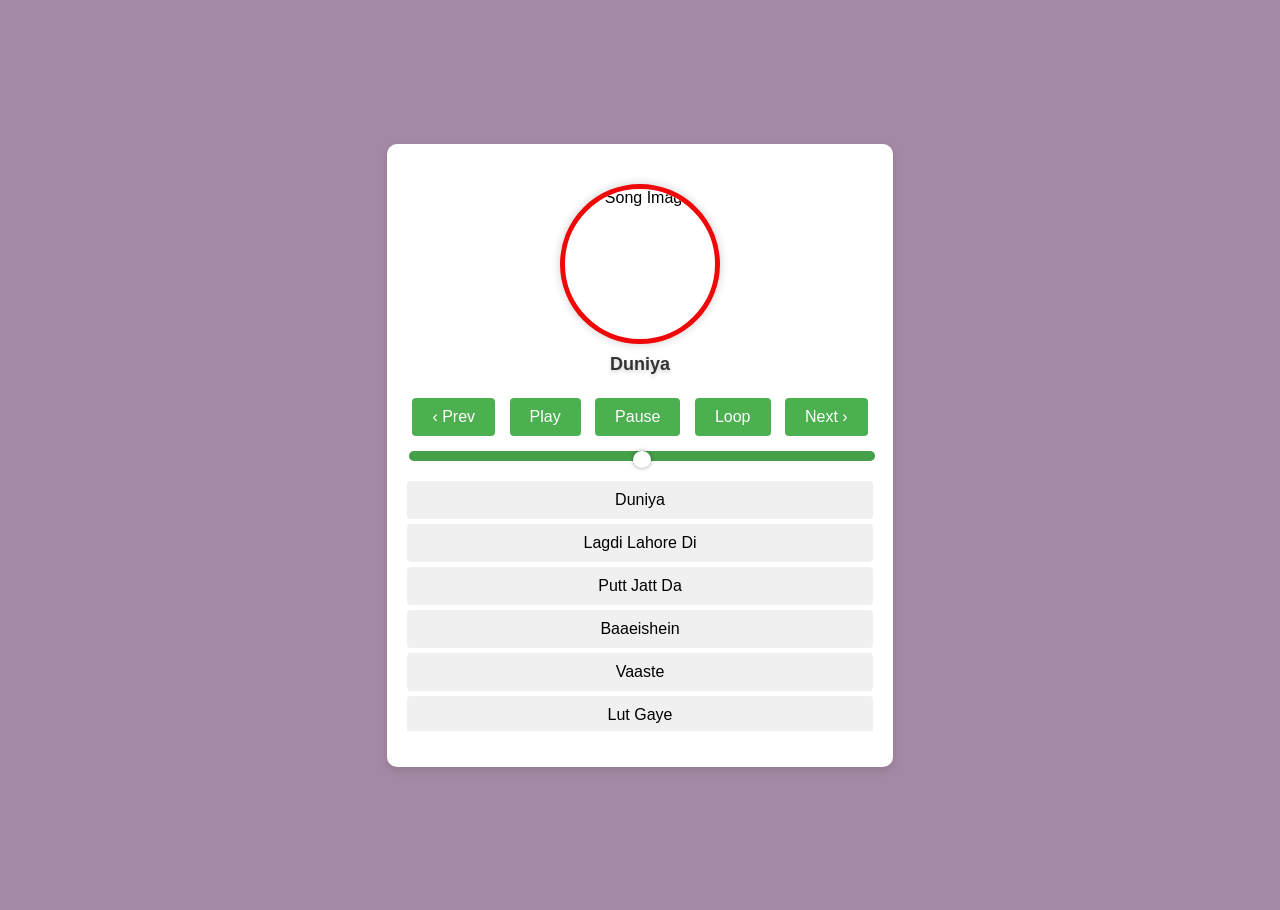
==== index.html @ 214cb17b "Update and rename A.HTML to index.html" ====
<!DOCTYPE html>
<html lang="en">
  <head>
    <meta charset="UTF-8" />
    <meta name="viewport" content="width=device-width, initial-scale=1.0" />
    <title>Songify</title>
    <link rel="stylesheet" href="A.CSS" />
  </head>
  <body>
    <div class="player">
      <audio id="audio-player" ontimeupdate="updateProgressBar()">
        <source src="10.mp3" type="audio/mpeg" />
      </audio>
      <div class="song-info">
        <img
          id="song-image"
          src="10.jpg"
          alt="Song Image"
          class="img-thumbnail rounded-circle"
        />
        <h3 id="song-title">Duniya</h3>
      </div>
      <div class="controls">
        <button id="prev-btn" class="btn">&#8249; Prev</button>
        <button id="play-btn" class="btn">Play</button>
        <button id="pause-btn" class="btn">Pause</button>
        <button id="loop-btn" class="btn">Loop</button>
        <button id="next-btn" class="btn">Next &#8250;</button>
      </div>
      <!-- ... existing HTML ... -->
      <div class="progress-container">
        <input
          type="range"
          class="song-progress"
          min="0"
          max="100"
          step="0.1"
        />
      </div>
      <!-- ... existing HTML ... -->
      <ul class="playlist">
        <li data-src="10.mp3" data-image="10.jpg">Duniya</li>
        <li data-src="11.mp3" data-image="11.jpg">Lagdi Lahore Di</li>
        <li data-src="12.mp3" data-image="12.jpg">Putt Jatt Da</li>
        <li data-src="13.mp3" data-image="13.jpg">Baaeishein</li>
        <li data-src="14.mp3" data-image="14.jpg">Vaaste</li>
        <li data-src="15.mp3" data-image="15.jpg">Lut Gaye</li>
        <li data-src="16.mp3" data-image="16.jpg">Meri Jindagi Hai Tu</li>
        <li data-src="17.mp3" data-image="17.jpg">
          Batao Yaad Hai Tumko Wo Jab Dil Ko Churaya Tha
        </li>
        <li data-src="18.mp3" data-image="18.jpg">Pasoori</li>
        <li data-src="19.mp3" data-image="19.jpg">Insane</li>
        <li data-src="1.mp3" data-image="1.jpg">On my way</li>
        <li data-src="2.mp3" data-image="2.jpg">Faded</li>
        <li data-src="3.mp3" data-image="3.jpg">Cartoon</li>
        <li data-src="4.mp3" data-image="4.jpg">Warriko</li>
        <li data-src="5.mp3" data-image="5.jpg">Looking For Me</li>
        <li data-src="6.mp3" data-image="6.jpg">Chocolate</li>
        <li data-src="7.mp3" data-image="7.jpg">Tamasha</li>
        <li data-src="8.mp3" data-image="8.jpg">Sanak</li>
        <li data-src="9.mp3" data-image="9.jpg">Dilbar</li>
        <li data-src="20.mp3" data-image="20.jpeg">Maan Meri Jaan</li>
        <li data-src="21.mp3" data-image="21.jpeg">
          Tu Hai To Mujhe Fir Or Kya Chahiye
        </li>
        <li data-src="22.mp3" data-image="22.jpg">Hanuman Chalisa</li>
      </ul>
    </div>
    <script src="A.JS"></script>
  </body>
</html>
---- A.CSS ----
body {
    display: flex;
    justify-content: center;
    align-items: center;
    height: 100vh;
    margin-top: 5px;
    margin-bottom: 5px;
    background-color: #a389a4;
    font-family: Arial, sans-serif;
  }
  
  .player {
    text-align: center;
    padding: 20px;
    background-color: #fff;
    border-radius: 10px;
    box-shadow: 0px 4px 8px rgba(0, 0, 0, 0.1);
    max-width: 500px;
    margin: 0 auto;
  }
  
  .song-info {
    display: flex;
    flex-direction: column;
    align-items: center;
    margin-top: 20px;
  }
  
  #song-image {
    width: 150px;
    height: 150px;
    border-radius: 50%;
    object-fit: cover;
    box-shadow: 0px 4px 8px rgba(0, 0, 0, 0.1);
    transition: transform 0.3s ease-in-out;
  }
  
  #song-image:hover {
    transform: scale(1.1);
  }
  
  #song-title {
    margin-top: 10px;
    font-size: 18px;
    color: #333;
    text-shadow: 0px 2px 4px rgba(0, 0, 0, 0.2);
  }
  
  .controls .btn {
    padding: 10px 20px;
    margin: 5px;
    font-size: 16px;
    cursor: pointer;
    background-color: #4CAF50;
    color: white;
    border: none;
    border-radius: 4px;
    transition: background-color 0.2s, transform 0.2s;
  }
  
  .controls .btn:hover {
    background-color: #45a049;
    transform: scale(1.1);
  }
  
  .controls .btn:focus {
    outline: none;
    box-shadow: 0px 0px 0px 4px rgba(236, 104, 60, 0.3);
  }
  
  .controls .btn:active {
    transform: scale(0.9);
  }
  
  
  .playlist {
    list-style: none;
    padding: 0;
    max-height: 250px;
    overflow-y: auto;
  }
  
  .playlist li {
    cursor: pointer;
    padding: 10px;
    background-color: #f0f0f0;
    border-radius: 4px;
    margin-bottom: 5px;
    transition: background-color 0.2s;
  }
  
  .playlist li:hover {
    background-color: #ddd;
  }
  
  .playlist li.active {
    background-color: #ea631a;
    color: white;
  }
  #loop-btn.active {
    background-color: #FF5733;
  }  
  #song-image {
    border: 5px solid #f00707;
    box-shadow: 0 0 10px rgba(0, 0, 0, 0.2);

  }
.song-progress {
    width: 100%;
    height: 10px;
    border-radius: 5px;
    appearance: none;
    background-color: #ddd;
    outline: none;
    margin-top: 10px;
    cursor: pointer;
  }
  
  .song-progress::-webkit-slider-runnable-track {
    background-color: #45a049;
    border-radius: 5px;
    height: 10px;
  }
  
  .song-progress::-webkit-slider-thumb {
    appearance: none;
    width: 18px;
    height: 17px;
    background-color: #fff;
    border-radius: 50%;
    box-shadow: 0 0 4px rgba(0, 0, 0, 0.4);
    cursor: pointer;
  }
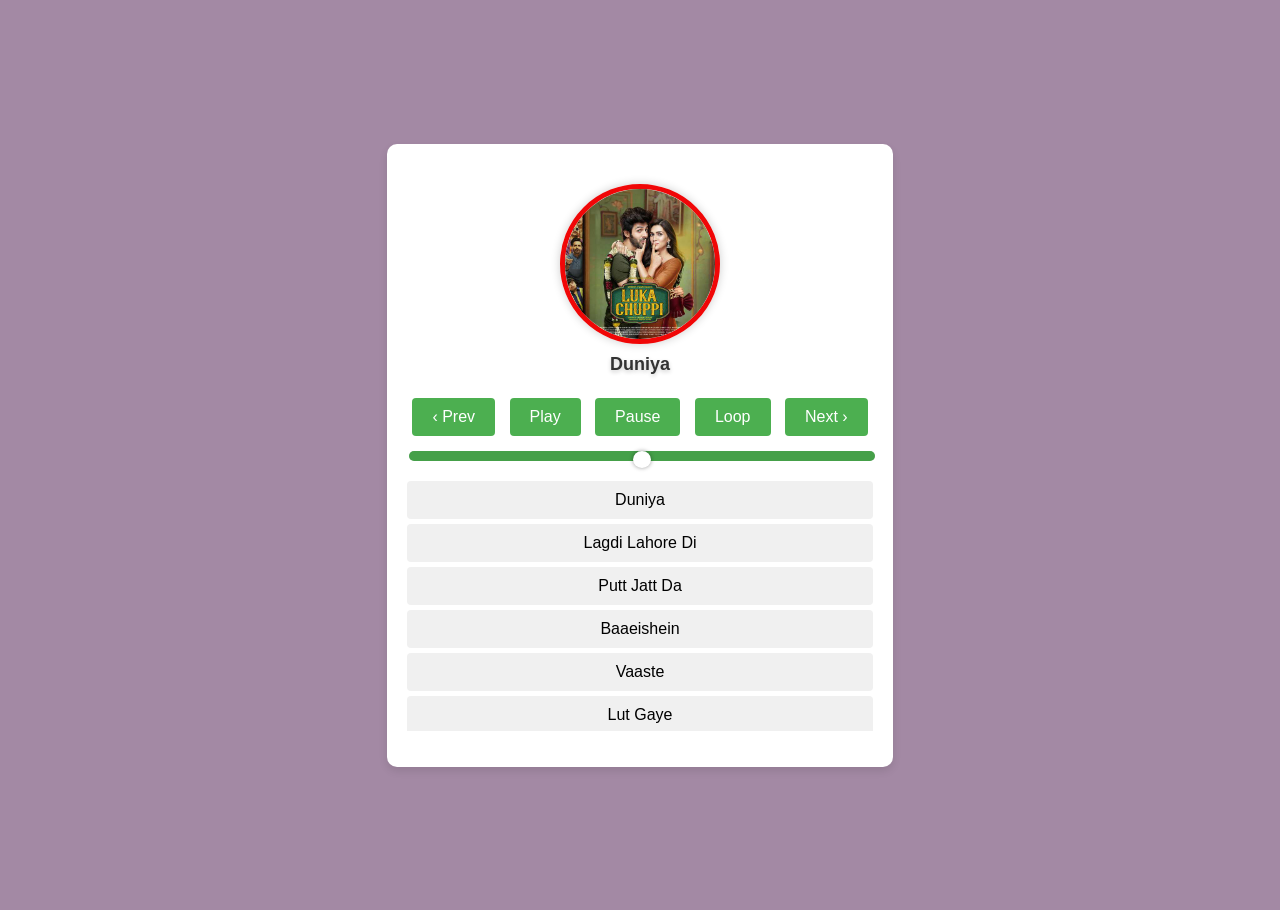
==== commit f0cd11b3: "Update index.html" ====
--- a/index.html
+++ b/index.html
@@ -9,12 +9,12 @@
   <body>
     <div class="player">
       <audio id="audio-player" ontimeupdate="updateProgressBar()">
-        <source src="10.mp3" type="audio/mpeg" />
+        <source src="media/10.mp3" type="audio/mpeg" />
       </audio>
       <div class="song-info">
         <img
           id="song-image"
-          src="10.jpg"
+          src="media/10.jpg"
           alt="Song Image"
           class="img-thumbnail rounded-circle"
         />
@@ -39,32 +39,44 @@
       </div>
       <!-- ... existing HTML ... -->
       <ul class="playlist">
-        <li data-src="10.mp3" data-image="10.jpg">Duniya</li>
-        <li data-src="11.mp3" data-image="11.jpg">Lagdi Lahore Di</li>
-        <li data-src="12.mp3" data-image="12.jpg">Putt Jatt Da</li>
-        <li data-src="13.mp3" data-image="13.jpg">Baaeishein</li>
-        <li data-src="14.mp3" data-image="14.jpg">Vaaste</li>
-        <li data-src="15.mp3" data-image="15.jpg">Lut Gaye</li>
-        <li data-src="16.mp3" data-image="16.jpg">Meri Jindagi Hai Tu</li>
-        <li data-src="17.mp3" data-image="17.jpg">
+        <li data-src="media/10.mp3" data-image="media/10.jpg">Duniya</li>
+        <li data-src="media/11.mp3" data-image="media/11.jpg">
+          Lagdi Lahore Di
+        </li>
+        <li data-src="media/12.mp3" data-image="media/12.jpg">
+          Putt Jatt Da
+        </li>
+        <li data-src="media/13.mp3" data-image="media/13.jpg">Baaeishein</li>
+        <li data-src="media/14.mp3" data-image="media/14.jpg">Vaaste</li>
+        <li data-src="media/15.mp3" data-image="media/15.jpg">Lut Gaye</li>
+        <li data-src="media/16.mp3" data-image="media/16.jpg">
+          Meri Jindagi Hai Tu
+        </li>
+        <li data-src="media/17.mp3" data-image="media/17.jpg">
           Batao Yaad Hai Tumko Wo Jab Dil Ko Churaya Tha
         </li>
-        <li data-src="18.mp3" data-image="18.jpg">Pasoori</li>
-        <li data-src="19.mp3" data-image="19.jpg">Insane</li>
-        <li data-src="1.mp3" data-image="1.jpg">On my way</li>
-        <li data-src="2.mp3" data-image="2.jpg">Faded</li>
-        <li data-src="3.mp3" data-image="3.jpg">Cartoon</li>
-        <li data-src="4.mp3" data-image="4.jpg">Warriko</li>
-        <li data-src="5.mp3" data-image="5.jpg">Looking For Me</li>
-        <li data-src="6.mp3" data-image="6.jpg">Chocolate</li>
-        <li data-src="7.mp3" data-image="7.jpg">Tamasha</li>
-        <li data-src="8.mp3" data-image="8.jpg">Sanak</li>
-        <li data-src="9.mp3" data-image="9.jpg">Dilbar</li>
-        <li data-src="20.mp3" data-image="20.jpeg">Maan Meri Jaan</li>
-        <li data-src="21.mp3" data-image="21.jpeg">
+        <li data-src="media/18.mp3" data-image="media/18.jpg">Pasoori</li>
+        <li data-src="media/19.mp3" data-image="media/19.jpg">Insane</li>
+        <li data-src="media/1.mp3" data-image="media/1.jpg">On my way</li>
+        <li data-src="media/2.mp3" data-image="media/2.jpg">Faded</li>
+        <li data-src="media/3.mp3" data-image="media/3.jpg">Cartoon</li>
+        <li data-src="media/4.mp3" data-image="media/4.jpg">Warriko</li>
+        <li data-src="media/5.mp3" data-image="media/5.jpg">
+          Looking For Me
+        </li>
+        <li data-src="media/6.mp3" data-image="media/6.jpg">Chocolate</li>
+        <li data-src="media/7.mp3" data-image="media/7.jpg">Tamasha</li>
+        <li data-src="media/8.mp3" data-image="media/8.jpg">Sanak</li>
+        <li data-src="media/9.mp3" data-image="media/9.jpg">Dilbar</li>
+        <li data-src="media/20.mp3" data-image="media/20.jpeg">
+          Maan Meri Jaan
+        </li>
+        <li data-src="media/21.mp3" data-image="media/21.jpeg">
           Tu Hai To Mujhe Fir Or Kya Chahiye
         </li>
-        <li data-src="22.mp3" data-image="22.jpg">Hanuman Chalisa</li>
+        <li data-src="media/22.mp3" data-image="media/22.jpg">
+          Hanuman Chalisa
+        </li>
       </ul>
     </div>
     <script src="A.JS"></script>
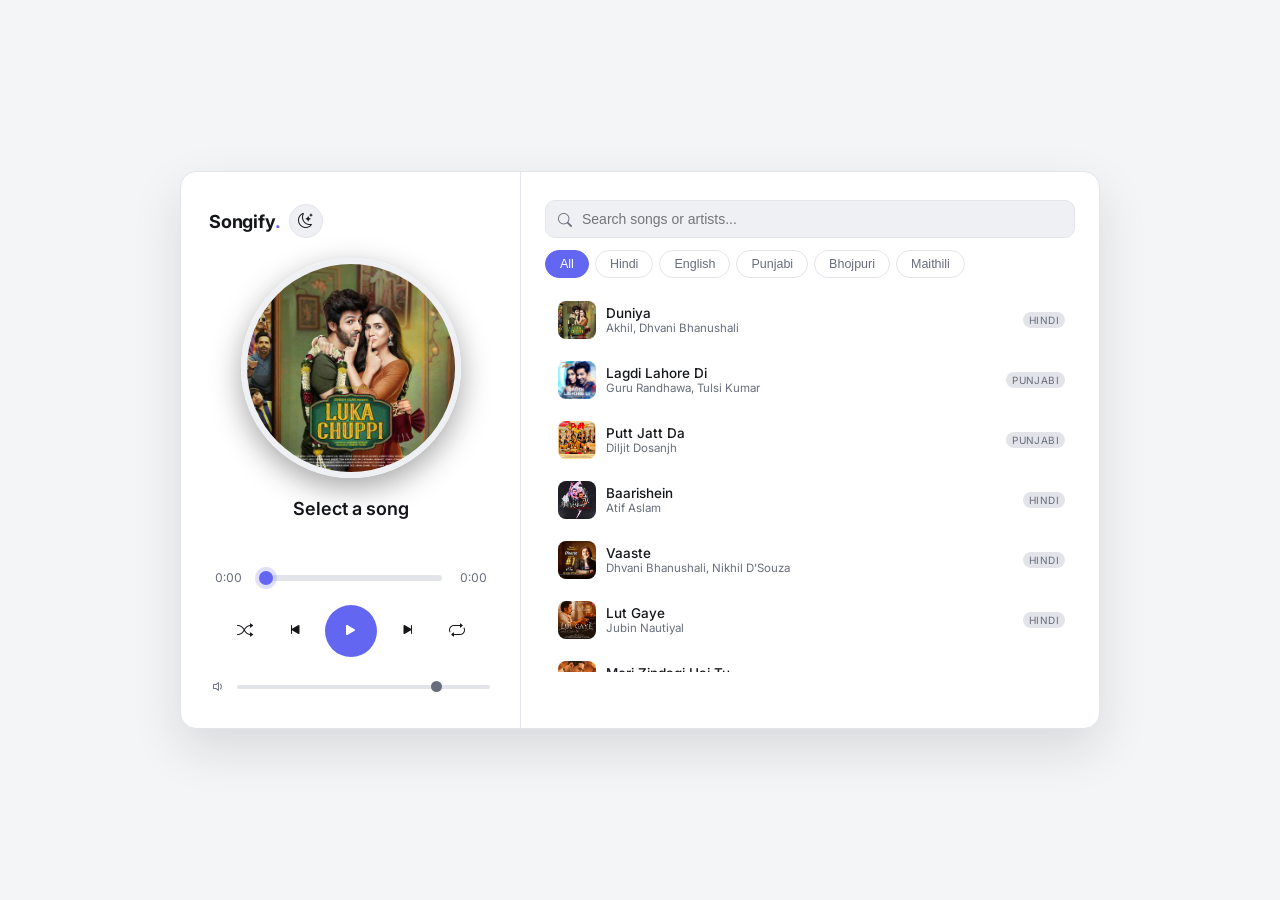
==== commit 3b7deed3: "Redesign UI/UX and expand song library with licensed royalty-free tracks Rebuild the player with a c" ====
--- a/index.html
+++ b/index.html
@@ -1,84 +1,77 @@
-<!DOCTYPE html>
-<html lang="en">
-  <head>
-    <meta charset="UTF-8" />
-    <meta name="viewport" content="width=device-width, initial-scale=1.0" />
-    <title>Songify</title>
-    <link rel="stylesheet" href="A.CSS" />
-  </head>
-  <body>
-    <div class="player">
-      <audio id="audio-player" ontimeupdate="updateProgressBar()">
-        <source src="media/10.mp3" type="audio/mpeg" />
-      </audio>
-      <div class="song-info">
-        <img
-          id="song-image"
-          src="media/10.jpg"
-          alt="Song Image"
-          class="img-thumbnail rounded-circle"
-        />
-        <h3 id="song-title">Duniya</h3>
-      </div>
-      <div class="controls">
-        <button id="prev-btn" class="btn">&#8249; Prev</button>
-        <button id="play-btn" class="btn">Play</button>
-        <button id="pause-btn" class="btn">Pause</button>
-        <button id="loop-btn" class="btn">Loop</button>
-        <button id="next-btn" class="btn">Next &#8250;</button>
-      </div>
-      <!-- ... existing HTML ... -->
-      <div class="progress-container">
-        <input
-          type="range"
-          class="song-progress"
-          min="0"
-          max="100"
-          step="0.1"
-        />
-      </div>
-      <!-- ... existing HTML ... -->
-      <ul class="playlist">
-        <li data-src="media/10.mp3" data-image="media/10.jpg">Duniya</li>
-        <li data-src="media/11.mp3" data-image="media/11.jpg">
-          Lagdi Lahore Di
-        </li>
-        <li data-src="media/12.mp3" data-image="media/12.jpg">
-          Putt Jatt Da
-        </li>
-        <li data-src="media/13.mp3" data-image="media/13.jpg">Baaeishein</li>
-        <li data-src="media/14.mp3" data-image="media/14.jpg">Vaaste</li>
-        <li data-src="media/15.mp3" data-image="media/15.jpg">Lut Gaye</li>
-        <li data-src="media/16.mp3" data-image="media/16.jpg">
-          Meri Jindagi Hai Tu
-        </li>
-        <li data-src="media/17.mp3" data-image="media/17.jpg">
-          Batao Yaad Hai Tumko Wo Jab Dil Ko Churaya Tha
-        </li>
-        <li data-src="media/18.mp3" data-image="media/18.jpg">Pasoori</li>
-        <li data-src="media/19.mp3" data-image="media/19.jpg">Insane</li>
-        <li data-src="media/1.mp3" data-image="media/1.jpg">On my way</li>
-        <li data-src="media/2.mp3" data-image="media/2.jpg">Faded</li>
-        <li data-src="media/3.mp3" data-image="media/3.jpg">Cartoon</li>
-        <li data-src="media/4.mp3" data-image="media/4.jpg">Warriko</li>
-        <li data-src="media/5.mp3" data-image="media/5.jpg">
-          Looking For Me
-        </li>
-        <li data-src="media/6.mp3" data-image="media/6.jpg">Chocolate</li>
-        <li data-src="media/7.mp3" data-image="media/7.jpg">Tamasha</li>
-        <li data-src="media/8.mp3" data-image="media/8.jpg">Sanak</li>
-        <li data-src="media/9.mp3" data-image="media/9.jpg">Dilbar</li>
-        <li data-src="media/20.mp3" data-image="media/20.jpeg">
-          Maan Meri Jaan
-        </li>
-        <li data-src="media/21.mp3" data-image="media/21.jpeg">
-          Tu Hai To Mujhe Fir Or Kya Chahiye
-        </li>
-        <li data-src="media/22.mp3" data-image="media/22.jpg">
-          Hanuman Chalisa
-        </li>
-      </ul>
-    </div>
-    <script src="A.JS"></script>
-  </body>
-</html>
+<!DOCTYPE html>
+<html lang="en">
+  <head>
+    <meta charset="UTF-8" />
+    <meta name="viewport" content="width=device-width, initial-scale=1.0" />
+    <title>Songify — Your Music, Simply</title>
+    <meta name="description" content="A clean, minimalistic music player with a multi-language song library." />
+    <link rel="preconnect" href="https://fonts.googleapis.com" />
+    <link rel="preconnect" href="https://fonts.gstatic.com" crossorigin />
+    <link href="https://fonts.googleapis.com/css2?family=Inter:wght@400;500;600;700&display=swap" rel="stylesheet" />
+    <link rel="stylesheet" href="https://cdn.jsdelivr.net/npm/bootstrap-icons@1.11.3/font/bootstrap-icons.min.css" />
+    <link rel="stylesheet" href="styles.css" />
+  </head>
+  <body>
+    <main class="app">
+      <audio id="audio-player" preload="metadata"></audio>
+
+      <section class="player" aria-label="Now playing">
+        <div class="brand">
+          <span>Songify<span class="dot">.</span></span>
+          <button id="theme-toggle" class="theme-toggle" type="button" aria-label="Toggle theme"><i class="bi bi-sun" id="theme-icon"></i></button>
+        </div>
+
+        <div class="art-wrap" id="art-wrap">
+          <img id="song-image" src="media/10.jpg" alt="Album art" />
+        </div>
+
+        <div class="song-meta">
+          <h1 id="song-title">Select a song</h1>
+          <p id="song-artist">&nbsp;</p>
+        </div>
+
+        <div class="progress-container">
+          <span class="time" id="time-current">0:00</span>
+          <input
+            type="range"
+            class="song-progress"
+            id="progress-bar"
+            min="0"
+            max="100"
+            step="0.1"
+            value="0"
+            aria-label="Seek"
+          />
+          <span class="time" id="time-duration">0:00</span>
+        </div>
+
+        <div class="controls">
+          <button id="shuffle-btn" class="icon-btn" type="button" aria-label="Shuffle" title="Shuffle"><i class="bi bi-shuffle"></i></button>
+          <button id="prev-btn" class="icon-btn" type="button" aria-label="Previous" title="Previous"><i class="bi bi-skip-start-fill"></i></button>
+          <button id="play-btn" class="icon-btn" type="button" aria-label="Play" title="Play / Pause"><i class="bi bi-play-fill" id="play-icon"></i></button>
+          <button id="next-btn" class="icon-btn" type="button" aria-label="Next" title="Next"><i class="bi bi-skip-end-fill"></i></button>
+          <button id="loop-btn" class="icon-btn" type="button" aria-label="Loop" title="Loop"><i class="bi bi-repeat"></i></button>
+        </div>
+
+        <div class="volume-row">
+          <i class="bi bi-volume-down" aria-hidden="true"></i>
+          <input type="range" id="volume-slider" min="0" max="1" step="0.01" value="0.8" aria-label="Volume" />
+        </div>
+      </section>
+
+      <section class="library" aria-label="Song library">
+        <div class="library-header">
+          <div class="search-box">
+            <i class="bi bi-search"></i>
+            <input type="text" id="search-input" placeholder="Search songs or artists..." aria-label="Search songs" />
+          </div>
+          <div class="filters" id="filters" role="tablist" aria-label="Filter by language"></div>
+        </div>
+        <ul class="playlist" id="playlist" aria-label="Playlist"></ul>
+      </section>
+    </main>
+
+    <script src="songs.js"></script>
+    <script src="script.js"></script>
+  </body>
+</html>
--- a/styles.css
+++ b/styles.css
@@ -0,0 +1,485 @@
+:root {
+  --bg: #0f1115;
+  --surface: #171a21;
+  --surface-2: #1f232c;
+  --border: #2a2f3a;
+  --text: #f2f3f5;
+  --text-muted: #9aa0ab;
+  --accent: #6366f1;
+  --accent-2: #22c55e;
+  --shadow: 0 20px 50px rgba(0, 0, 0, 0.45);
+  --radius: 16px;
+}
+
+:root[data-theme="light"] {
+  --bg: #f4f5f7;
+  --surface: #ffffff;
+  --surface-2: #eef0f4;
+  --border: #e2e4ea;
+  --text: #14161a;
+  --text-muted: #676d7a;
+  --shadow: 0 20px 50px rgba(20, 22, 26, 0.12);
+}
+
+* {
+  box-sizing: border-box;
+}
+
+body {
+  margin: 0;
+  min-height: 100vh;
+  display: flex;
+  justify-content: center;
+  align-items: center;
+  padding: 24px;
+  background: var(--bg);
+  color: var(--text);
+  font-family: "Inter", system-ui, -apple-system, Segoe UI, Roboto, sans-serif;
+  transition: background 0.3s ease, color 0.3s ease;
+}
+
+.app {
+  width: 100%;
+  max-width: 920px;
+  display: grid;
+  grid-template-columns: 340px 1fr;
+  background: var(--surface);
+  border: 1px solid var(--border);
+  border-radius: var(--radius);
+  box-shadow: var(--shadow);
+  overflow: hidden;
+}
+
+/* ---------- Player panel ---------- */
+.player {
+  padding: 32px 28px;
+  display: flex;
+  flex-direction: column;
+  align-items: center;
+  gap: 20px;
+  border-right: 1px solid var(--border);
+}
+
+.brand {
+  align-self: flex-start;
+  display: flex;
+  align-items: center;
+  gap: 8px;
+  font-weight: 700;
+  font-size: 18px;
+  letter-spacing: -0.01em;
+}
+
+.brand .dot {
+  color: var(--accent);
+}
+
+.theme-toggle {
+  margin-left: auto;
+  background: var(--surface-2);
+  border: 1px solid var(--border);
+  color: var(--text);
+  width: 34px;
+  height: 34px;
+  border-radius: 50%;
+  cursor: pointer;
+  display: flex;
+  align-items: center;
+  justify-content: center;
+  font-size: 15px;
+  transition: transform 0.2s ease, background 0.2s ease;
+}
+
+.theme-toggle:hover {
+  background: var(--border);
+}
+
+.theme-toggle:active {
+  transform: scale(0.9);
+}
+
+.art-wrap {
+  position: relative;
+  width: 220px;
+  height: 220px;
+}
+
+#song-image {
+  width: 220px;
+  height: 220px;
+  border-radius: 50%;
+  object-fit: cover;
+  box-shadow: 0 10px 30px rgba(0, 0, 0, 0.35);
+  border: 6px solid var(--surface-2);
+  transition: box-shadow 0.4s ease;
+}
+
+.art-wrap.playing #song-image {
+  animation: spin 12s linear infinite;
+  box-shadow: 0 10px 30px rgba(0, 0, 0, 0.35), 0 0 0 8px rgba(99, 102, 241, 0.12);
+}
+
+@keyframes spin {
+  from { transform: rotate(0deg); }
+  to { transform: rotate(360deg); }
+}
+
+.song-meta {
+  text-align: center;
+  min-height: 52px;
+}
+
+#song-title {
+  margin: 0;
+  font-size: 18px;
+  font-weight: 600;
+}
+
+#song-artist {
+  margin: 4px 0 0;
+  font-size: 13px;
+  color: var(--text-muted);
+}
+
+.progress-container {
+  width: 100%;
+  display: flex;
+  align-items: center;
+  gap: 10px;
+}
+
+.time {
+  font-size: 12px;
+  color: var(--text-muted);
+  min-width: 38px;
+  text-align: center;
+  font-variant-numeric: tabular-nums;
+}
+
+.song-progress {
+  flex: 1;
+  height: 6px;
+  border-radius: 999px;
+  appearance: none;
+  background: var(--border);
+  outline: none;
+  cursor: pointer;
+}
+
+.song-progress::-webkit-slider-thumb {
+  appearance: none;
+  width: 14px;
+  height: 14px;
+  border-radius: 50%;
+  background: var(--accent);
+  cursor: pointer;
+  box-shadow: 0 0 0 4px rgba(99, 102, 241, 0.2);
+}
+
+.song-progress::-moz-range-thumb {
+  width: 14px;
+  height: 14px;
+  border: none;
+  border-radius: 50%;
+  background: var(--accent);
+  cursor: pointer;
+}
+
+.controls {
+  display: flex;
+  align-items: center;
+  justify-content: center;
+  gap: 10px;
+}
+
+.icon-btn {
+  background: transparent;
+  border: none;
+  color: var(--text);
+  width: 40px;
+  height: 40px;
+  border-radius: 50%;
+  cursor: pointer;
+  display: flex;
+  align-items: center;
+  justify-content: center;
+  font-size: 16px;
+  transition: background 0.2s ease, transform 0.15s ease, color 0.2s ease;
+}
+
+.icon-btn:hover {
+  background: var(--surface-2);
+}
+
+.icon-btn:active {
+  transform: scale(0.9);
+}
+
+.icon-btn.active {
+  color: var(--accent);
+}
+
+#play-btn {
+  width: 52px;
+  height: 52px;
+  background: var(--accent);
+  color: #fff;
+  font-size: 18px;
+}
+
+#play-btn:hover {
+  background: #5457e0;
+}
+
+.volume-row {
+  width: 100%;
+  display: flex;
+  align-items: center;
+  gap: 10px;
+  color: var(--text-muted);
+  font-size: 15px;
+}
+
+.volume-row i {
+  font-size: 15px;
+  width: 16px;
+  text-align: center;
+}
+
+.volume-row input[type="range"] {
+  flex: 1;
+  height: 4px;
+  border-radius: 999px;
+  appearance: none;
+  background: var(--border);
+  outline: none;
+  cursor: pointer;
+}
+
+.volume-row input[type="range"]::-webkit-slider-thumb {
+  appearance: none;
+  width: 11px;
+  height: 11px;
+  border-radius: 50%;
+  background: var(--text-muted);
+  cursor: pointer;
+}
+
+/* ---------- Library panel ---------- */
+.library {
+  padding: 28px 24px;
+  display: flex;
+  flex-direction: column;
+  min-height: 0;
+}
+
+.library-header {
+  display: flex;
+  flex-direction: column;
+  gap: 12px;
+  margin-bottom: 14px;
+}
+
+.search-box {
+  position: relative;
+}
+
+.search-box input {
+  width: 100%;
+  padding: 10px 14px 10px 36px;
+  border-radius: 10px;
+  border: 1px solid var(--border);
+  background: var(--surface-2);
+  color: var(--text);
+  font-size: 14px;
+  outline: none;
+  transition: border-color 0.2s ease;
+}
+
+.search-box input:focus {
+  border-color: var(--accent);
+}
+
+.search-box i {
+  position: absolute;
+  left: 13px;
+  top: 50%;
+  transform: translateY(-50%);
+  font-size: 14px;
+  color: var(--text-muted);
+  pointer-events: none;
+}
+
+.filters {
+  display: flex;
+  gap: 6px;
+  flex-wrap: wrap;
+}
+
+.filter-chip {
+  padding: 6px 14px;
+  border-radius: 999px;
+  border: 1px solid var(--border);
+  background: transparent;
+  color: var(--text-muted);
+  font-size: 12.5px;
+  font-weight: 500;
+  cursor: pointer;
+  transition: all 0.2s ease;
+}
+
+.filter-chip:hover {
+  border-color: var(--accent);
+  color: var(--text);
+}
+
+.filter-chip.active {
+  background: var(--accent);
+  border-color: var(--accent);
+  color: #fff;
+}
+
+.playlist {
+  list-style: none;
+  padding: 0;
+  margin: 0;
+  overflow-y: auto;
+  flex: 1;
+  max-height: 380px;
+  display: flex;
+  flex-direction: column;
+  gap: 4px;
+}
+
+.playlist::-webkit-scrollbar {
+  width: 6px;
+}
+
+.playlist::-webkit-scrollbar-thumb {
+  background: var(--border);
+  border-radius: 999px;
+}
+
+.playlist li {
+  cursor: pointer;
+  padding: 9px 10px;
+  border-radius: 10px;
+  display: flex;
+  align-items: center;
+  gap: 10px;
+  border-left: 3px solid transparent;
+  transition: background 0.15s ease, border-color 0.15s ease, transform 0.15s ease;
+}
+
+.playlist li:hover {
+  background: var(--surface-2);
+  transform: translateX(2px);
+}
+
+.playlist li.active {
+  background: var(--surface-2);
+  border-left-color: var(--accent);
+}
+
+.playlist li img {
+  width: 38px;
+  height: 38px;
+  border-radius: 8px;
+  object-fit: cover;
+  flex-shrink: 0;
+}
+
+.track-info {
+  display: flex;
+  flex-direction: column;
+  min-width: 0;
+  flex: 1;
+}
+
+.track-title {
+  font-size: 13.5px;
+  font-weight: 500;
+  white-space: nowrap;
+  overflow: hidden;
+  text-overflow: ellipsis;
+}
+
+.playlist li.active .track-title {
+  color: var(--accent);
+}
+
+.track-artist {
+  font-size: 11.5px;
+  color: var(--text-muted);
+  white-space: nowrap;
+  overflow: hidden;
+  text-overflow: ellipsis;
+}
+
+.track-cc {
+  display: flex;
+  align-items: center;
+  color: var(--accent-2);
+  font-size: 13px;
+  flex-shrink: 0;
+}
+
+.track-lang {
+  font-size: 10px;
+  text-transform: uppercase;
+  letter-spacing: 0.04em;
+  color: var(--text-muted);
+  background: var(--border);
+  padding: 2px 6px;
+  border-radius: 999px;
+  flex-shrink: 0;
+}
+
+.track-eq {
+  width: 14px;
+  height: 14px;
+  flex-shrink: 0;
+  display: none;
+}
+
+.playlist li.active .track-eq {
+  display: block;
+}
+
+.track-eq span {
+  display: inline-block;
+  width: 2px;
+  height: 100%;
+  margin-right: 1px;
+  background: var(--accent);
+  animation: eq 0.9s ease-in-out infinite;
+}
+
+.track-eq span:nth-child(2) { animation-delay: 0.15s; }
+.track-eq span:nth-child(3) { animation-delay: 0.3s; }
+
+@keyframes eq {
+  0%, 100% { height: 30%; }
+  50% { height: 100%; }
+}
+
+.empty-state {
+  text-align: center;
+  color: var(--text-muted);
+  font-size: 13px;
+  padding: 24px 8px;
+}
+
+/* ---------- Responsive ---------- */
+@media (max-width: 720px) {
+  .app {
+    grid-template-columns: 1fr;
+  }
+  .player {
+    border-right: none;
+    border-bottom: 1px solid var(--border);
+  }
+  .playlist {
+    max-height: 320px;
+  }
+}
